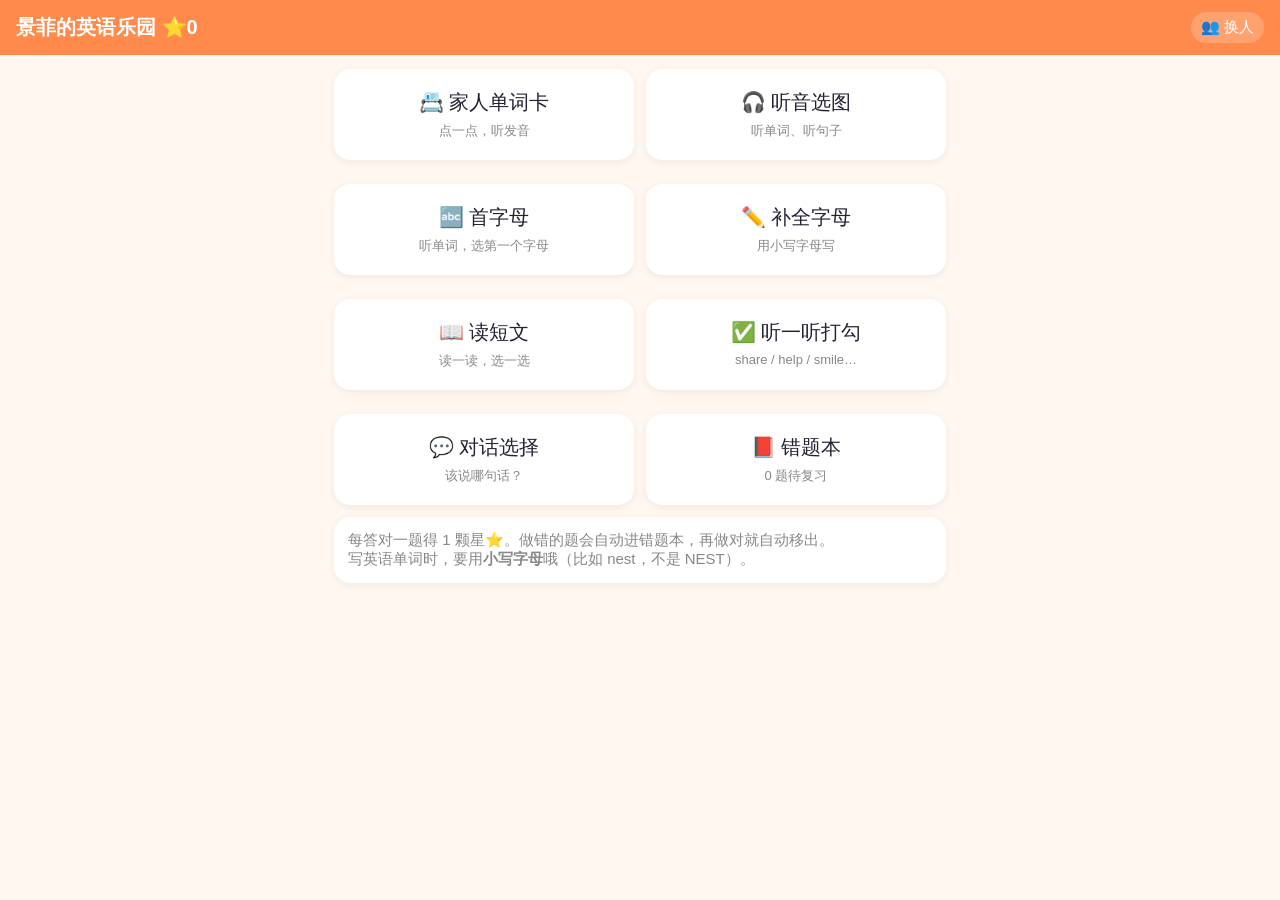
==== grade3/index.html @ 1923e533 "Add 景菲 grade3 family practice + kids picker (kids/), switch link in grade6" ====
<!DOCTYPE html>
<html lang="zh-CN"><head><meta charset="utf-8">
<meta name="viewport" content="width=device-width,initial-scale=1">
<title>景菲的英语乐园 · 三上 Unit 2 家人</title>
<link rel="stylesheet" href="style.css"></head>
<body>
<header><h1 onclick="home()">景菲的英语乐园 ⭐<span id="stars">0</span></h1><a class="who" href="../kids/">👥 换人</a></header>
<main id="app"></main>
<script src="data.js"></script><script src="app.js"></script>
</body></html>
---- grade3/style.css ----
*{box-sizing:border-box}body{margin:0;font-family:-apple-system,"PingFang SC","Microsoft YaHei",sans-serif;background:#fff7f0;color:#223}
header{background:#ff8a4c;color:#fff;padding:12px 16px;position:sticky;top:0;z-index:5;display:flex;align-items:center;justify-content:space-between}
h1{margin:0;font-size:20px;cursor:pointer}.who{color:#fff;text-decoration:none;background:#fff3;padding:6px 10px;border-radius:16px;font-size:15px;white-space:nowrap}
main{max-width:640px;margin:0 auto;padding:14px}.warn{background:#ffe08a;padding:8px 12px;font-size:14px}
.grid{display:grid;grid-template-columns:1fr 1fr;gap:12px}
.card{background:#fff;border-radius:16px;padding:14px;box-shadow:0 2px 8px #0001;margin-bottom:12px}
.mod{font-size:20px;text-align:center;cursor:pointer;padding:20px 8px}.mod small{display:block;color:#888;font-size:13px;margin-top:6px}
button{font-size:18px;padding:12px 16px;border:0;border-radius:12px;background:#ffeadb;margin:4px;cursor:pointer;touch-action:manipulation;color:#223}
button.main{background:#ff8a4c;color:#fff}button.ok,.pic.ok,.opt.ok{background:#3cc47c;color:#fff}button.bad,.pic.bad,.opt.bad{background:#ff6b6b;color:#fff}
.backb{background:#eee}.snd{padding:6px 10px;font-size:16px}
.big{font-size:28px;font-weight:bold;text-align:center;margin:10px 0}.fb{min-height:26px;font-weight:bold;margin:8px 0;font-size:18px}
.emo{font-size:64px;line-height:1.1;display:block}.muted{color:#888;font-size:15px}
.tiles{display:grid;grid-template-columns:repeat(3,1fr);gap:8px}.tile{display:flex;flex-direction:column;align-items:center;margin:0;padding:8px 2px;background:#fff4ea}
.tile .emo{font-size:44px}.tile b{font-size:19px}.tile small{font-size:12px;color:#777}
.pics{display:grid;grid-template-columns:1fr 1fr;gap:10px}.pic{margin:0;padding:12px 4px;background:#fff4ea;min-height:110px}.pic .emo{font-size:60px}.lab{display:block;font-size:14px;min-height:18px}
.row{display:flex;flex-wrap:wrap;justify-content:center}.letter{font-size:44px;min-width:84px;min-height:84px;background:#fff4ea;font-family:"Comic Sans MS","Chalkboard SE",sans-serif}
.word{font-size:24px}.hl{color:#e8452c;font-size:30px}
.slots{display:flex;justify-content:center;gap:6px;margin:10px 0;font-family:"Comic Sans MS","Chalkboard SE",sans-serif}
.sl{width:44px;height:56px;border-bottom:3px solid #999;font-size:36px;text-align:center;line-height:54px}.sl.blank{border:2px dashed #ff8a4c;border-radius:8px;color:#2a6bff;background:#fffaf5}
.sl.good{background:#c8f5da;border-style:solid}.sl.wrongl{background:#ffd0d0;border-style:solid}
.passage{line-height:2.1;font-size:20px;background:#fffaf2;border-radius:10px;padding:10px;margin:8px 0}.tw{cursor:pointer;border-radius:4px}.tw:active{background:#ffe08a}
.q{border-top:1px dashed #eee;margin-top:8px}.opt{display:block;width:100%;text-align:left;font-size:18px;margin:6px 0}
.ctx{font-size:19px;background:#fff4ea;border-radius:10px;padding:10px}.hear{font-size:22px}
.tick{border-collapse:collapse;width:100%;margin:10px 0;table-layout:fixed}.tick th,.tick td{border:1px solid #ccc;text-align:center;font-size:13px;padding:4px 2px}
.tick th{font-weight:normal}.tick td{height:52px;cursor:pointer;font-size:30px;color:#2a8f4f}.tick td.on::after{content:"✔"}
.tick td.good{background:#c8f5da}.tick td.wrongl{background:#ffd0d0}.tick td.miss{outline:3px dashed #ff6b6b;outline-offset:-4px}
.wb{border-bottom:1px solid #eee;padding:6px 0}.wb p{margin:4px 0;font-size:16px}
#kb{margin:8px 0;user-select:none;-webkit-user-select:none}.kr{display:flex;justify-content:center;gap:4px;margin:4px 0}
.k{flex:1;max-width:44px;min-height:50px;margin:0;padding:0;font-size:22px;background:#fff;border:1px solid #ccd;touch-action:manipulation}
.k.w{max-width:none;font-size:16px}.k.main{background:#ff8a4c;color:#fff}
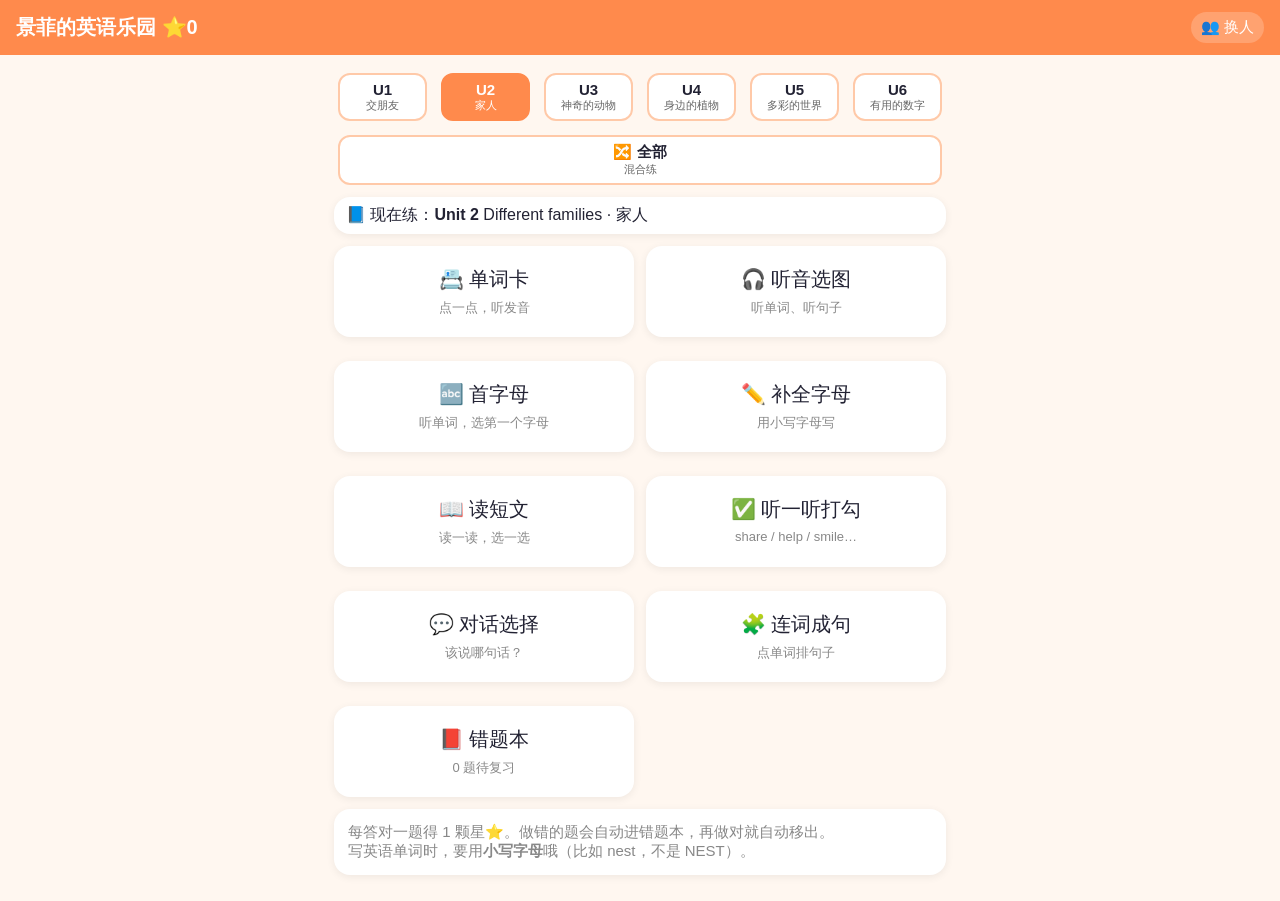
==== commit 1d30351e: "Whole semester: 景菲 PEP 3上 U1-U6, 明泽 PEP 6上(2024版) U1-U6, unit selector + all mix, sentence order, sp" ====
--- a/grade3/index.html
+++ b/grade3/index.html
@@ -1,10 +1,10 @@
 <!DOCTYPE html>
 <html lang="zh-CN"><head><meta charset="utf-8">
 <meta name="viewport" content="width=device-width,initial-scale=1">
-<title>景菲的英语乐园 · 三上 Unit 2 家人</title>
+<title>景菲的英语乐园 · 三年级上册（6 个单元）</title>
 <link rel="stylesheet" href="style.css"></head>
 <body>
 <header><h1 onclick="home()">景菲的英语乐园 ⭐<span id="stars">0</span></h1><a class="who" href="../kids/">👥 换人</a></header>
 <main id="app"></main>
-<script src="data.js"></script><script src="app.js"></script>
+<script src="data.js"></script><script src="units.js"></script><script src="app.js"></script>
 </body></html>
--- a/grade3/style.css
+++ b/grade3/style.css
@@ -28,3 +28,5 @@
 #kb{margin:8px 0;user-select:none;-webkit-user-select:none}.kr{display:flex;justify-content:center;gap:4px;margin:4px 0}
 .k{flex:1;max-width:44px;min-height:50px;margin:0;padding:0;font-size:22px;background:#fff;border:1px solid #ccd;touch-action:manipulation}
 .k.w{max-width:none;font-size:16px}.k.main{background:#ff8a4c;color:#fff}
+.units{display:flex;flex-wrap:wrap;gap:6px;margin-bottom:8px}.ub{flex:1 0 13%;min-width:62px;padding:6px 2px;border-radius:12px;border:2px solid #ffc9a8;background:#fff;font-size:15px;font-weight:bold}.ub small{display:block;font-size:11px;font-weight:normal;color:#666}.ub.on{background:#ff8a4c;color:#fff;border-color:#ff8a4c}.ub.on small{color:#fff}
+.utitle{padding:8px 12px}.slot{min-height:48px;border:2px dashed #ffc9a8;border-radius:12px;padding:6px;margin:8px 0}.wbtn{font-size:18px;margin:4px}
